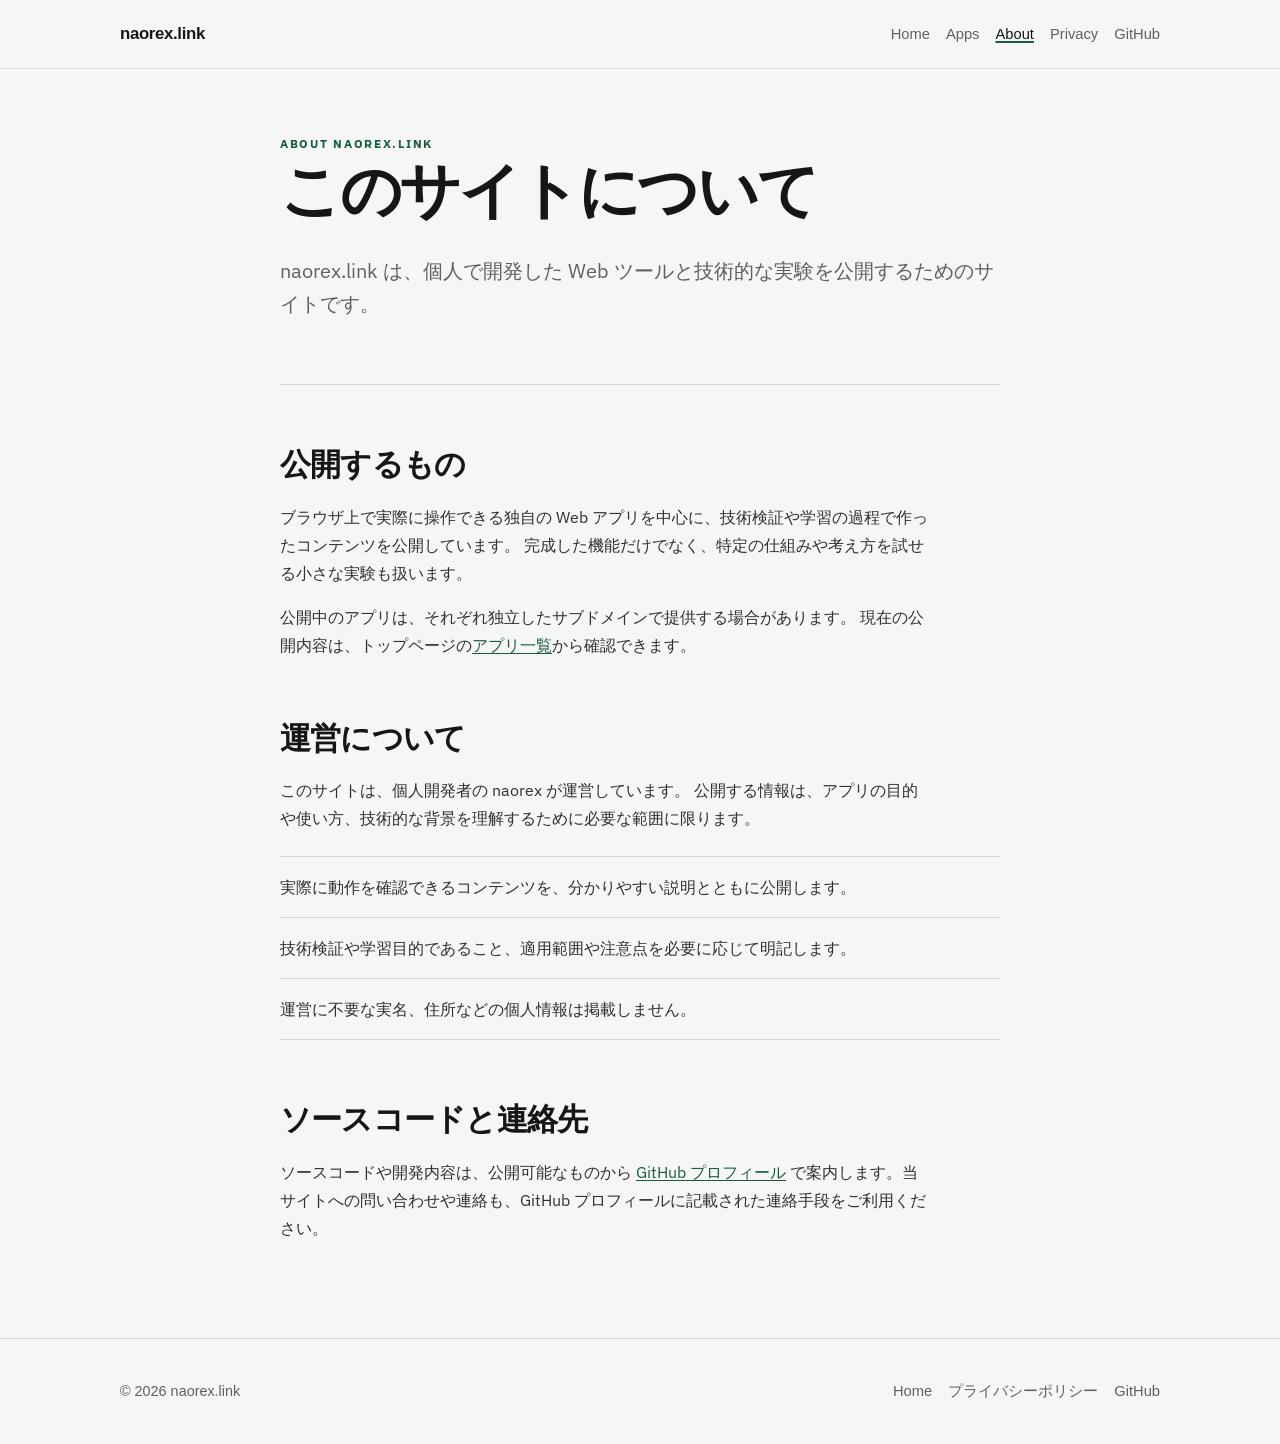
==== about.html @ 6940329a "Add about and app introduction pages" ====
<!doctype html>
<html lang="ja">
  <head>
    <meta charset="utf-8" />
    <meta name="viewport" content="width=device-width, initial-scale=1" />
    <meta
      name="description"
      content="naorex.link の目的、公開しているコンテンツ、運営方針について紹介します。"
    />
    <title>このサイトについて | naorex.link</title>

    <link rel="preconnect" href="https://fonts.googleapis.com" />
    <link rel="preconnect" href="https://fonts.gstatic.com" crossorigin />
    <link
      href="https://fonts.googleapis.com/css2?family=IBM+Plex+Sans:wght@400;700&amp;family=Newsreader:opsz,wght@6..72,700&amp;display=swap"
      rel="stylesheet"
    />
    <link rel="stylesheet" href="./styles.css" />
  </head>
  <body>
    <header class="site-header">
      <div class="container">
        <a class="brand" href="./">naorex.link</a>
        <nav class="nav" aria-label="メインナビゲーション">
          <a href="./">Home</a>
          <a href="./#apps">Apps</a>
          <a href="./about.html" aria-current="page">About</a>
          <a href="./privacy.html">Privacy</a>
          <a href="https://github.com/naorex" rel="me noopener noreferrer"
            >GitHub</a
          >
        </nav>
      </div>
    </header>

    <main class="content-main">
      <article class="container content-page long-document">
        <header class="page-intro">
          <p class="eyebrow">ABOUT NAOREX.LINK</p>
          <h1>このサイトについて</h1>
          <p class="page-lede">
            naorex.link は、個人で開発した Web
            ツールと技術的な実験を公開するためのサイトです。
          </p>
        </header>

        <section class="content-section">
          <h2>公開するもの</h2>
          <p>
            ブラウザ上で実際に操作できる独自の Web
            アプリを中心に、技術検証や学習の過程で作ったコンテンツを公開しています。
            完成した機能だけでなく、特定の仕組みや考え方を試せる小さな実験も扱います。
          </p>
          <p>
            公開中のアプリは、それぞれ独立したサブドメインで提供する場合があります。
            現在の公開内容は、トップページの<a href="./#apps">アプリ一覧</a>から確認できます。
          </p>
        </section>

        <section class="content-section">
          <h2>運営について</h2>
          <p>
            このサイトは、個人開発者の naorex が運営しています。
            公開する情報は、アプリの目的や使い方、技術的な背景を理解するために必要な範囲に限ります。
          </p>
          <ul class="operating-principles">
            <li>実際に動作を確認できるコンテンツを、分かりやすい説明とともに公開します。</li>
            <li>技術検証や学習目的であること、適用範囲や注意点を必要に応じて明記します。</li>
            <li>運営に不要な実名、住所などの個人情報は掲載しません。</li>
          </ul>
        </section>

        <section class="content-section">
          <h2>ソースコードと連絡先</h2>
          <p>
            ソースコードや開発内容は、公開可能なものから
            <a
              href="https://github.com/naorex"
              target="_blank"
              rel="noopener noreferrer me"
              >GitHub プロフィール</a
            >
            で案内します。当サイトへの問い合わせや連絡も、GitHub
            プロフィールに記載された連絡手段をご利用ください。
          </p>
        </section>
      </article>
    </main>

    <footer class="site-footer">
      <div class="container footer-inner">
        <p>&copy; <span id="year"></span> naorex.link</p>
        <div class="footer-links">
          <a href="./">Home</a>
          <a href="./privacy.html">プライバシーポリシー</a>
          <a
            href="https://github.com/naorex"
            target="_blank"
            rel="noopener noreferrer"
            >GitHub</a
          >
        </div>
      </div>
    </footer>

    <script>
      document.getElementById("year").textContent = new Date().getFullYear();
    </script>
  </body>
</html>
---- styles.css ----
/* Hallmark · macrostructure: Long Document · secondary: Narrative Workflow · genre: editorial · theme: Garden · enrichment: none · nav: existing site header · footer: Ft2 · contrast: pass (40–41) · slop: pass (42–45) · honest: pass (46) · chrome: pass (47) · tokens: pass (48) · responsive: pass (49) · icons: pass (30) · mobile: pass (34, 49, 50–57) */
/* Hallmark · pre-emit critique: P5 H5 E4 S5 R5 V5 */
@import url("./tokens.css");

* {
  box-sizing: border-box;
}

html {
  scroll-behavior: smooth;
  overflow-x: clip;
}

body {
  margin: 0;
  overflow-x: clip;
  background: var(--color-paper);
  color: var(--color-ink);
  font-family: var(--font-site);
  line-height: 1.75;
}

a {
  color: inherit;
}

a:focus-visible {
  outline: 2px solid var(--color-focus);
  outline-offset: var(--space-2xs);
}

a:active {
  text-decoration-thickness: 2px;
}

a[aria-disabled="true"] {
  cursor: not-allowed;
  opacity: 0.55;
  pointer-events: none;
}

.container {
  width: min(calc(100% - var(--space-xl)), var(--page-max));
  margin-inline: auto;
}

.site-header {
  position: sticky;
  top: 0;
  z-index: var(--z-sticky);
  border-bottom: var(--rule-hairline) solid
    color-mix(in oklch, var(--color-rule) 85%, transparent);
  background: color-mix(in oklch, var(--color-paper) 92%, transparent);
  backdrop-filter: blur(12px);
}

.site-header .container {
  display: flex;
  min-height: var(--header-height);
  align-items: center;
  justify-content: space-between;
  gap: var(--space-lg);
}

.brand {
  font-size: 1.05rem;
  font-weight: 800;
  letter-spacing: -0.02em;
  text-decoration: none;
}

.nav {
  display: flex;
  flex-wrap: wrap;
  gap: var(--space-md);
}

.nav a,
.footer-links a {
  color: var(--color-muted);
  font-size: 0.92rem;
  line-height: 1;
  text-decoration: none;
  white-space: nowrap;
}

.nav a[aria-current="page"] {
  color: var(--color-ink);
  text-decoration: underline;
  text-decoration-color: var(--color-accent);
  text-decoration-thickness: 2px;
  text-underline-offset: 2px;
}

.nav a:hover,
.footer-links a:hover,
.about-copy a:hover,
.policy a:hover,
.content-page a:hover,
.text-link:hover {
  color: var(--color-accent);
}

.hero {
  padding: var(--space-3xl) 0 var(--space-4xl);
}

.hero-inner {
  max-width: var(--page-max);
}

.eyebrow,
.app-meta {
  margin: 0 0 var(--space-sm);
  color: var(--color-accent);
  font-size: 0.76rem;
  font-weight: 800;
  letter-spacing: 0.14em;
}

.hero h1,
.policy h1 {
  margin: 0;
  max-width: 780px;
  font-size: clamp(2.6rem, 8vw, 5.5rem);
  font-weight: 800;
  letter-spacing: -0.055em;
  line-height: 1.02;
}

.hero-copy {
  max-width: 65ch;
  margin: var(--space-xl) 0 0;
  color: var(--color-muted);
  font-size: 1.08rem;
}

.section {
  padding: var(--space-3xl) 0;
  border-top: var(--rule-hairline) solid var(--color-rule);
}

.section-heading h2,
.about h2,
.policy h2 {
  margin: 0;
  letter-spacing: -0.03em;
}

.section-heading h2,
.about h2 {
  font-size: clamp(1.8rem, 4vw, 2.8rem);
}

.app-grid {
  display: grid;
  grid-template-columns: repeat(2, minmax(0, 1fr));
  gap: var(--space-md);
  margin-top: var(--space-xl);
}

.app-card {
  display: flex;
  min-height: 18rem;
  flex-direction: column;
  justify-content: space-between;
  gap: var(--space-xl);
  padding: var(--space-xl);
  border: var(--rule-hairline) solid var(--color-rule);
  border-radius: var(--radius-md);
  background: var(--color-paper-raised);
}

.app-card h3 {
  margin: 0 0 var(--space-sm);
  font-size: 1.5rem;
  letter-spacing: -0.03em;
}

.app-card p {
  margin: 0;
  color: var(--color-muted);
}

.card-actions,
.cta-row {
  display: flex;
  flex-wrap: wrap;
  align-items: center;
  gap: var(--space-lg);
}

.button {
  display: inline-flex;
  width: fit-content;
  align-items: center;
  gap: var(--space-xs);
  padding: var(--space-sm) var(--space-md);
  border-radius: 999px;
  min-height: 44px;
  background: var(--color-accent);
  color: var(--color-accent-ink);
  font-weight: 700;
  line-height: 1;
  text-decoration: none;
  white-space: nowrap;
  transition:
    transform var(--dur-micro) var(--ease-out),
    background-color var(--dur-short) var(--ease-out);
}

.button:hover {
  background: var(--color-accent-hover);
  transform: translateY(-1px);
}

.button:active {
  transform: translateY(0);
}

.text-link {
  display: inline-flex;
  min-height: 44px;
  align-items: center;
  color: var(--color-accent);
  font-weight: 700;
  line-height: 1;
  text-decoration-line: underline;
  text-decoration-thickness: var(--rule-hairline);
  text-underline-offset: 2px;
  white-space: nowrap;
}

.about-grid {
  display: grid;
  grid-template-columns: minmax(0, 0.8fr) minmax(0, 1.2fr);
  gap: var(--space-2xl);
}

.about-copy {
  max-width: 65ch;
  color: var(--color-muted);
}

.about-copy p:first-child {
  margin-top: 0;
}

.site-footer {
  padding: var(--space-xl) 0;
  border-top: var(--rule-hairline) solid var(--color-rule);
}

.footer-inner {
  display: flex;
  align-items: center;
  justify-content: space-between;
  gap: var(--space-lg);
  color: var(--color-muted);
  font-size: 0.9rem;
}

.footer-inner p {
  margin: 0;
}

.footer-links {
  display: flex;
  align-items: center;
  gap: var(--space-md);
}

.policy-main {
  padding: var(--space-2xl) 0 var(--space-3xl);
}

.policy {
  max-width: 65ch;
}

.policy h1 {
  max-width: none;
  font-size: clamp(2.4rem, 6vw, 4rem);
}

.policy-updated {
  margin: var(--space-md) 0 var(--space-xl);
  color: var(--color-muted);
  font-size: 0.9rem;
}

.policy h2 {
  margin-top: var(--space-2xl);
  padding-top: var(--space-2xs);
  font-size: 1.45rem;
}

.policy p {
  color: var(--color-body);
}

.policy a {
  color: var(--color-accent);
  text-underline-offset: 2px;
}

.policy-note {
  margin-top: var(--space-2xl);
  padding: var(--space-md);
  border: var(--rule-hairline) solid var(--color-rule);
  border-radius: var(--radius-sm);
  background: var(--color-paper-raised);
  color: var(--color-muted) !important;
  font-size: 0.9rem;
}

.content-main {
  padding: var(--space-2xl) 0 var(--space-3xl);
}

.content-page {
  max-width: var(--reading-max);
  color: var(--color-body);
  font-family: var(--font-body);
}

.content-page h1,
.content-page h2,
.content-page h3 {
  min-width: 0;
  margin-block: 0;
  color: var(--color-ink);
  font-family: var(--font-display);
  font-style: normal;
  overflow-wrap: anywhere;
}

.content-page h1 {
  font-size: var(--text-display-small);
  font-weight: 700;
  letter-spacing: -0.04em;
  line-height: 1.05;
}

.page-intro {
  padding-block-end: var(--space-2xl);
  border-bottom: var(--rule-hairline) solid var(--color-rule);
}

.page-lede {
  max-width: 62ch;
  margin: var(--space-lg) 0 0;
  color: var(--color-muted);
  font-size: var(--text-md);
  line-height: 1.65;
}

.content-section {
  margin-block-start: var(--space-2xl);
}

.content-section h2 {
  margin-block-end: var(--space-md);
  font-size: var(--text-xl);
  font-weight: 700;
  letter-spacing: -0.025em;
  line-height: 1.2;
}

.content-section p {
  max-width: 65ch;
  margin: 0;
}

.content-section p + p {
  margin-block-start: var(--space-md);
}

.content-section a {
  color: var(--color-accent);
  text-underline-offset: 2px;
}

.operating-principles {
  display: grid;
  gap: 0;
  margin: var(--space-lg) 0 0;
  padding: 0;
  border-top: var(--rule-hairline) solid var(--color-rule);
  list-style: none;
}

.operating-principles li {
  padding-block: var(--space-md);
  border-bottom: var(--rule-hairline) solid var(--color-rule);
}

.detail-page {
  max-width: var(--page-max);
}

.detail-hero {
  display: grid;
  gap: var(--space-xl);
  padding-block-end: var(--space-2xl);
  border-bottom: var(--rule-hairline) solid var(--color-rule);
}

.detail-hero h1 {
  max-width: 14ch;
}

.detail-kicker {
  display: block;
  margin-block-start: var(--space-sm);
  color: var(--color-muted);
  font-family: var(--font-body);
  font-size: var(--text-md);
  font-weight: 400;
  letter-spacing: 0;
}

.detail-summary {
  max-width: 54ch;
  margin: var(--space-lg) 0 var(--space-xl);
  font-size: var(--text-md);
  line-height: 1.65;
}

.detail-facts {
  align-self: end;
  margin: 0;
  border-top: var(--rule-hairline) solid var(--color-rule);
}

.detail-facts div {
  display: grid;
  grid-template-columns: minmax(6.5rem, 0.75fr) minmax(0, 1.25fr);
  gap: var(--space-md);
  padding-block: var(--space-md);
  border-bottom: var(--rule-hairline) solid var(--color-rule);
}

.detail-facts dt {
  color: var(--color-muted);
  font-size: var(--text-sm);
}

.detail-facts dd {
  margin: 0;
  color: var(--color-ink);
}

.workflow {
  margin-block-start: var(--space-3xl);
}

.workflow > h2 {
  font-size: var(--text-2xl);
  font-weight: 700;
  letter-spacing: -0.03em;
  line-height: 1.15;
}

.workflow-list {
  display: grid;
  margin: var(--space-xl) 0 0;
  padding: 0;
  border-top: var(--rule-hairline) solid var(--color-ink);
  list-style: none;
}

.workflow-step {
  display: grid;
  grid-template-columns: 3.5rem minmax(0, 1fr);
  gap: var(--space-lg);
  padding-block: var(--space-xl);
  border-bottom: var(--rule-hairline) solid var(--color-rule);
}

.workflow-number {
  color: var(--color-accent);
  font-variant-numeric: tabular-nums;
  font-weight: 700;
}

.workflow-step h3 {
  font-size: var(--text-lg);
  font-weight: 700;
  line-height: 1.25;
}

.workflow-step p {
  max-width: 64ch;
  margin: var(--space-sm) 0 0;
}

.detail-note {
  max-width: 65ch;
  margin-block-start: var(--space-2xl);
  padding-block-start: var(--space-lg);
  border-top: var(--rule-hairline) solid var(--color-rule);
  color: var(--color-muted);
}

@media (min-width: 48rem) {
  .detail-hero {
    grid-template-columns: minmax(0, 7fr) minmax(16rem, 5fr);
    align-items: end;
    gap: var(--space-2xl);
  }
}

@media (max-width: 720px) {
  .container {
    width: min(calc(100% - calc(var(--space-md) * 2)), var(--page-max));
  }

  .site-header .container {
    min-height: auto;
    align-items: flex-start;
    flex-direction: column;
    gap: var(--space-2xs);
    padding-block: var(--space-xs);
  }

  .nav {
    width: 100%;
    gap: var(--space-sm);
  }

  .nav a {
    display: inline-flex;
    min-height: 44px;
    align-items: center;
    font-size: 0.84rem;
  }

  .hero {
    padding: var(--space-2xl) 0 var(--space-3xl);
  }

  .hero h1 {
    font-size: clamp(2.45rem, 13vw, 4rem);
  }

  .section {
    padding: var(--space-2xl) 0;
  }

  .app-grid,
  .about-grid {
    grid-template-columns: 1fr;
  }

  .about-grid {
    gap: var(--space-lg);
  }

  .app-card {
    min-height: 16rem;
    padding: var(--space-lg);
  }

  .footer-inner {
    align-items: flex-start;
    flex-direction: column;
  }

  .policy-main {
    padding-top: 64px;
  }

  .content-main {
    padding-top: var(--space-xl);
  }

  .workflow-step {
    grid-template-columns: 2.75rem minmax(0, 1fr);
    gap: var(--space-sm);
  }
}

@media (prefers-reduced-motion: reduce) {
  html {
    scroll-behavior: auto;
  }

  *,
  *::before,
  *::after {
    animation-duration: 150ms !important;
    animation-iteration-count: 1 !important;
    transition-duration: 150ms !important;
  }
}
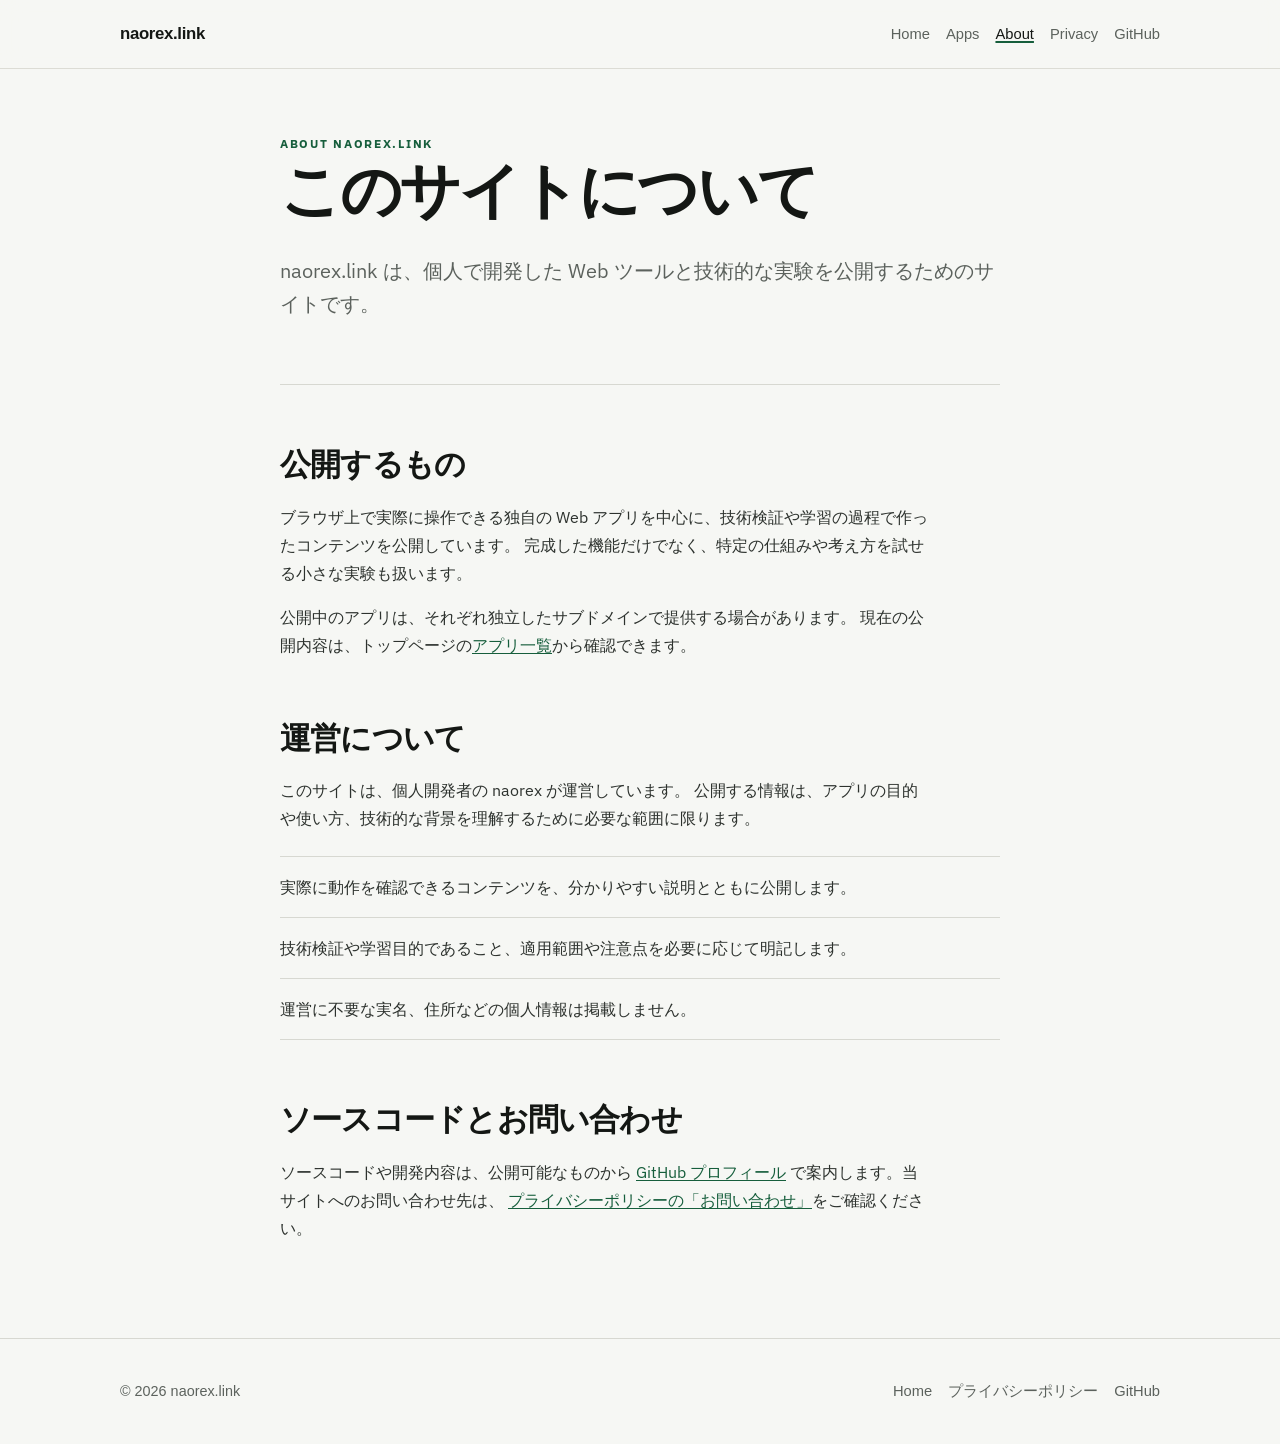
==== commit e808827c: "Align privacy policy and improve portal structure" ====
--- a/about.html
+++ b/about.html
@@ -71,7 +71,7 @@
         </section>
 
         <section class="content-section">
-          <h2>ソースコードと連絡先</h2>
+          <h2>ソースコードとお問い合わせ</h2>
           <p>
             ソースコードや開発内容は、公開可能なものから
             <a
@@ -80,8 +80,10 @@
               rel="noopener noreferrer me"
               >GitHub プロフィール</a
             >
-            で案内します。当サイトへの問い合わせや連絡も、GitHub
-            プロフィールに記載された連絡手段をご利用ください。
+            で案内します。当サイトへのお問い合わせ先は、
+            <a href="./privacy.html#contact"
+              >プライバシーポリシーの「お問い合わせ」</a
+            >をご確認ください。
           </p>
         </section>
       </article>
--- a/styles.css
+++ b/styles.css
@@ -1,5 +1,5 @@
-/* Hallmark · macrostructure: Long Document · secondary: Narrative Workflow · genre: editorial · theme: Garden · enrichment: none · nav: existing site header · footer: Ft2 · contrast: pass (40–41) · slop: pass (42–45) · honest: pass (46) · chrome: pass (47) · tokens: pass (48) · responsive: pass (49) · icons: pass (30) · mobile: pass (34, 49, 50–57) */
-/* Hallmark · pre-emit critique: P5 H5 E4 S5 R5 V5 */
+/* Hallmark · macrostructure: Split Studio · secondary: long-form content · genre: editorial · tone: educational · theme: Garden · enrichment: none · nav: existing site header · footer: Ft2 · contrast: pass (40–41) · slop: pass (42–45) · honest: pass (46) · chrome: pass (47) · tokens: pass (48) · responsive: pass (49) · icons: pass (30) · mobile: pass (34, 49, 50–57) */
+/* Hallmark · pre-emit critique: P5 H5 E5 S5 R5 V4 */
 @import url("./tokens.css");
 
 * {
@@ -106,7 +106,15 @@
 }
 
 .hero-inner {
+  display: grid;
+  gap: var(--space-xl);
   max-width: var(--page-max);
+}
+
+.hero-heading,
+.app-intro,
+.app-proof {
+  min-width: 0;
 }
 
 .eyebrow,
@@ -128,9 +136,24 @@
   line-height: 1.02;
 }
 
+.portal-home .hero h1,
+.portal-home .app-card h2,
+.portal-home .app-proof h3,
+.portal-home .about h2 {
+  min-width: 0;
+  font-family: var(--font-display);
+  font-style: normal;
+  overflow-wrap: anywhere;
+}
+
+.portal-home .hero h1 {
+  max-width: 12ch;
+}
+
 .hero-copy {
   max-width: 65ch;
-  margin: var(--space-xl) 0 0;
+  margin: 0;
+  align-self: end;
   color: var(--color-muted);
   font-size: 1.08rem;
 }
@@ -154,14 +177,18 @@
 
 .app-grid {
   display: grid;
-  grid-template-columns: repeat(2, minmax(0, 1fr));
+  grid-template-columns: minmax(0, 1fr);
   gap: var(--space-md);
   margin-top: var(--space-xl);
 }
 
+.featured-app-section .app-grid {
+  margin-top: 0;
+}
+
 .app-card {
   display: flex;
-  min-height: 18rem;
+  min-height: 0;
   flex-direction: column;
   justify-content: space-between;
   gap: var(--space-xl);
@@ -177,7 +204,61 @@
   letter-spacing: -0.03em;
 }
 
+.app-card h2 {
+  margin: 0;
+  font-size: clamp(2rem, 5vw, 3.5rem);
+  font-weight: 700;
+  letter-spacing: -0.04em;
+  line-height: 1.05;
+}
+
 .app-card p {
+  margin: 0;
+  color: var(--color-muted);
+}
+
+.app-card .app-lede {
+  max-width: 46ch;
+  margin-top: var(--space-lg);
+  font-size: var(--text-md);
+  line-height: 1.65;
+}
+
+.app-intro .card-actions {
+  margin-top: var(--space-xl);
+}
+
+.app-proof {
+  padding-top: var(--space-xl);
+  border-top: var(--rule-hairline) solid var(--color-rule);
+}
+
+.app-proof h3 {
+  margin: 0;
+  font-size: var(--text-lg);
+  font-weight: 700;
+  letter-spacing: -0.025em;
+  line-height: 1.2;
+}
+
+.app-facts {
+  margin: var(--space-lg) 0 0;
+  border-top: var(--rule-hairline) solid var(--color-rule);
+}
+
+.app-facts div {
+  display: grid;
+  gap: var(--space-2xs);
+  padding-block: var(--space-md);
+  border-bottom: var(--rule-hairline) solid var(--color-rule);
+}
+
+.app-facts dt {
+  color: var(--color-ink);
+  font-weight: 700;
+}
+
+.app-facts dd {
   margin: 0;
   color: var(--color-muted);
 }
@@ -295,6 +376,10 @@
   font-size: 1.45rem;
 }
 
+.policy h2[id] {
+  scroll-margin-top: calc(var(--header-height) + var(--space-lg));
+}
+
 .policy p {
   color: var(--color-body);
 }
@@ -451,63 +536,227 @@
   color: var(--color-ink);
 }
 
-.workflow {
-  margin-block-start: var(--space-3xl);
-}
-
-.workflow > h2 {
+.guide-index {
+  display: grid;
+  gap: var(--space-lg);
+  padding-block: var(--space-xl);
+  border-bottom: var(--rule-hairline) solid var(--color-rule);
+}
+
+.guide-index h2 {
+  font-size: var(--text-lg);
+  font-weight: 700;
+  letter-spacing: -0.025em;
+  line-height: 1.2;
+}
+
+.guide-index ol {
+  display: grid;
+  grid-template-columns: repeat(2, minmax(0, 1fr));
+  gap: var(--space-xs) var(--space-md);
+  margin: 0;
+  padding: 0;
+  list-style: none;
+}
+
+.guide-index a {
+  display: inline-flex;
+  min-height: 44px;
+  align-items: center;
+  color: var(--color-accent);
+  font-weight: 700;
+  text-decoration-thickness: var(--rule-hairline);
+  text-underline-offset: var(--space-2xs);
+  white-space: nowrap;
+}
+
+.guide-section {
+  padding-block: var(--space-3xl);
+  border-bottom: var(--rule-hairline) solid var(--color-rule);
+  scroll-margin-top: calc(var(--header-height) + var(--space-lg));
+}
+
+.guide-section > h2 {
+  max-width: 22ch;
   font-size: var(--text-2xl);
   font-weight: 700;
   letter-spacing: -0.03em;
   line-height: 1.15;
 }
 
-.workflow-list {
-  display: grid;
+.guide-prose,
+.section-lede {
+  max-width: 65ch;
+}
+
+.guide-prose {
+  display: grid;
+  gap: var(--space-md);
+  margin-block-start: var(--space-lg);
+}
+
+.guide-prose p,
+.section-lede,
+.result-item p,
+.redistribution-list p,
+.guide-note,
+.final-cta p {
+  margin: 0;
+}
+
+.section-lede {
+  margin-block-start: var(--space-lg);
+  color: var(--color-muted);
+}
+
+.parameter-list,
+.result-list,
+.redistribution-list {
   margin: var(--space-xl) 0 0;
+  border-top: var(--rule-hairline) solid var(--color-ink);
+}
+
+.parameter-list > div,
+.result-item,
+.redistribution-list > section {
+  display: grid;
+  gap: var(--space-sm);
+  padding-block: var(--space-lg);
+  border-bottom: var(--rule-hairline) solid var(--color-rule);
+}
+
+.parameter-list dt,
+.result-item h3,
+.redistribution-list h3 {
+  color: var(--color-ink);
+  font-family: var(--font-display);
+  font-size: var(--text-md);
+  font-weight: 700;
+  line-height: 1.25;
+}
+
+.parameter-list dd {
+  max-width: 65ch;
+  margin: 0;
+}
+
+.parameter-range {
+  display: block;
+  margin-block-end: var(--space-2xs);
+  color: var(--color-accent);
+  font-size: var(--text-sm);
+  font-variant-numeric: tabular-nums;
+  font-weight: 700;
+}
+
+.guide-note {
+  max-width: 65ch;
+  margin-block-start: var(--space-xl);
+  padding: var(--space-md);
+  border: var(--rule-hairline) solid var(--color-rule);
+  border-radius: var(--radius-sm);
+  background: var(--color-paper-raised);
+  color: var(--color-muted);
+}
+
+.limitations-list,
+.experiment-list {
+  display: grid;
+  gap: 0;
+  max-width: 65ch;
+  margin: var(--space-xl) 0 0;
+}
+
+.limitations-list {
   padding: 0;
   border-top: var(--rule-hairline) solid var(--color-ink);
   list-style: none;
 }
 
-.workflow-step {
-  display: grid;
-  grid-template-columns: 3.5rem minmax(0, 1fr);
-  gap: var(--space-lg);
-  padding-block: var(--space-xl);
+.limitations-list li {
+  padding-block: var(--space-md);
   border-bottom: var(--rule-hairline) solid var(--color-rule);
 }
 
-.workflow-number {
-  color: var(--color-accent);
-  font-variant-numeric: tabular-nums;
-  font-weight: 700;
-}
-
-.workflow-step h3 {
-  font-size: var(--text-lg);
-  font-weight: 700;
-  line-height: 1.25;
-}
-
-.workflow-step p {
-  max-width: 64ch;
-  margin: var(--space-sm) 0 0;
-}
-
-.detail-note {
-  max-width: 65ch;
+.limitations-list strong,
+.experiment-list strong {
+  color: var(--color-ink);
+}
+
+.experiment-list {
+  padding-inline-start: var(--space-lg);
+}
+
+.experiment-list li {
+  padding: var(--space-md) 0 var(--space-md) var(--space-xs);
+}
+
+.final-cta {
+  display: grid;
+  gap: var(--space-xl);
   margin-block-start: var(--space-2xl);
-  padding-block-start: var(--space-lg);
-  border-top: var(--rule-hairline) solid var(--color-rule);
+  padding: var(--space-xl);
+  border-block: var(--rule-hairline) solid var(--color-ink);
+  background: var(--color-paper-raised);
+}
+
+.final-cta h3 {
+  font-size: var(--text-xl);
+  font-weight: 700;
+  letter-spacing: -0.025em;
+  line-height: 1.2;
+}
+
+.final-cta p {
+  max-width: 48ch;
+  margin-block-start: var(--space-sm);
   color: var(--color-muted);
 }
 
 @media (min-width: 48rem) {
+  .portal-home .hero-inner {
+    grid-template-columns: minmax(0, 7fr) minmax(18rem, 5fr);
+    align-items: end;
+    gap: var(--space-2xl);
+  }
+
+  .portal-home .app-card {
+    display: grid;
+    grid-template-columns: minmax(0, 7fr) minmax(18rem, 5fr);
+    align-items: start;
+    gap: var(--space-2xl);
+  }
+
+  .portal-home .app-proof {
+    padding: 0 0 0 var(--space-xl);
+    border-top: 0;
+  }
+
   .detail-hero {
     grid-template-columns: minmax(0, 7fr) minmax(16rem, 5fr);
     align-items: end;
     gap: var(--space-2xl);
+  }
+
+  .guide-index {
+    grid-template-columns: minmax(0, 0.75fr) minmax(0, 2.25fr);
+    align-items: start;
+  }
+
+  .guide-index ol {
+    grid-template-columns: repeat(4, minmax(0, 1fr));
+  }
+
+  .parameter-list > div,
+  .result-item,
+  .redistribution-list > section {
+    grid-template-columns: minmax(10rem, 0.8fr) minmax(0, 2.2fr);
+    gap: var(--space-xl);
+  }
+
+  .final-cta {
+    grid-template-columns: minmax(0, 1fr) auto;
+    align-items: center;
   }
 }
 
@@ -558,7 +807,7 @@
   }
 
   .app-card {
-    min-height: 16rem;
+    min-height: 0;
     padding: var(--space-lg);
   }
 
@@ -567,17 +816,37 @@
     flex-direction: column;
   }
 
+  .footer-links {
+    flex-wrap: wrap;
+    gap: 0 var(--space-md);
+  }
+
+  .footer-links a {
+    display: inline-flex;
+    min-height: 44px;
+    align-items: center;
+  }
+
   .policy-main {
-    padding-top: 64px;
+    padding-top: var(--space-2xl);
   }
 
   .content-main {
     padding-top: var(--space-xl);
   }
 
-  .workflow-step {
-    grid-template-columns: 2.75rem minmax(0, 1fr);
-    gap: var(--space-sm);
+  .guide-section {
+    padding-block: var(--space-2xl);
+    scroll-margin-top: calc(var(--header-height) + var(--space-2xl));
+  }
+
+  .final-cta {
+    padding: var(--space-md);
+  }
+
+  .final-cta .button {
+    padding-inline: var(--space-sm);
+    font-size: var(--text-sm);
   }
 }
 
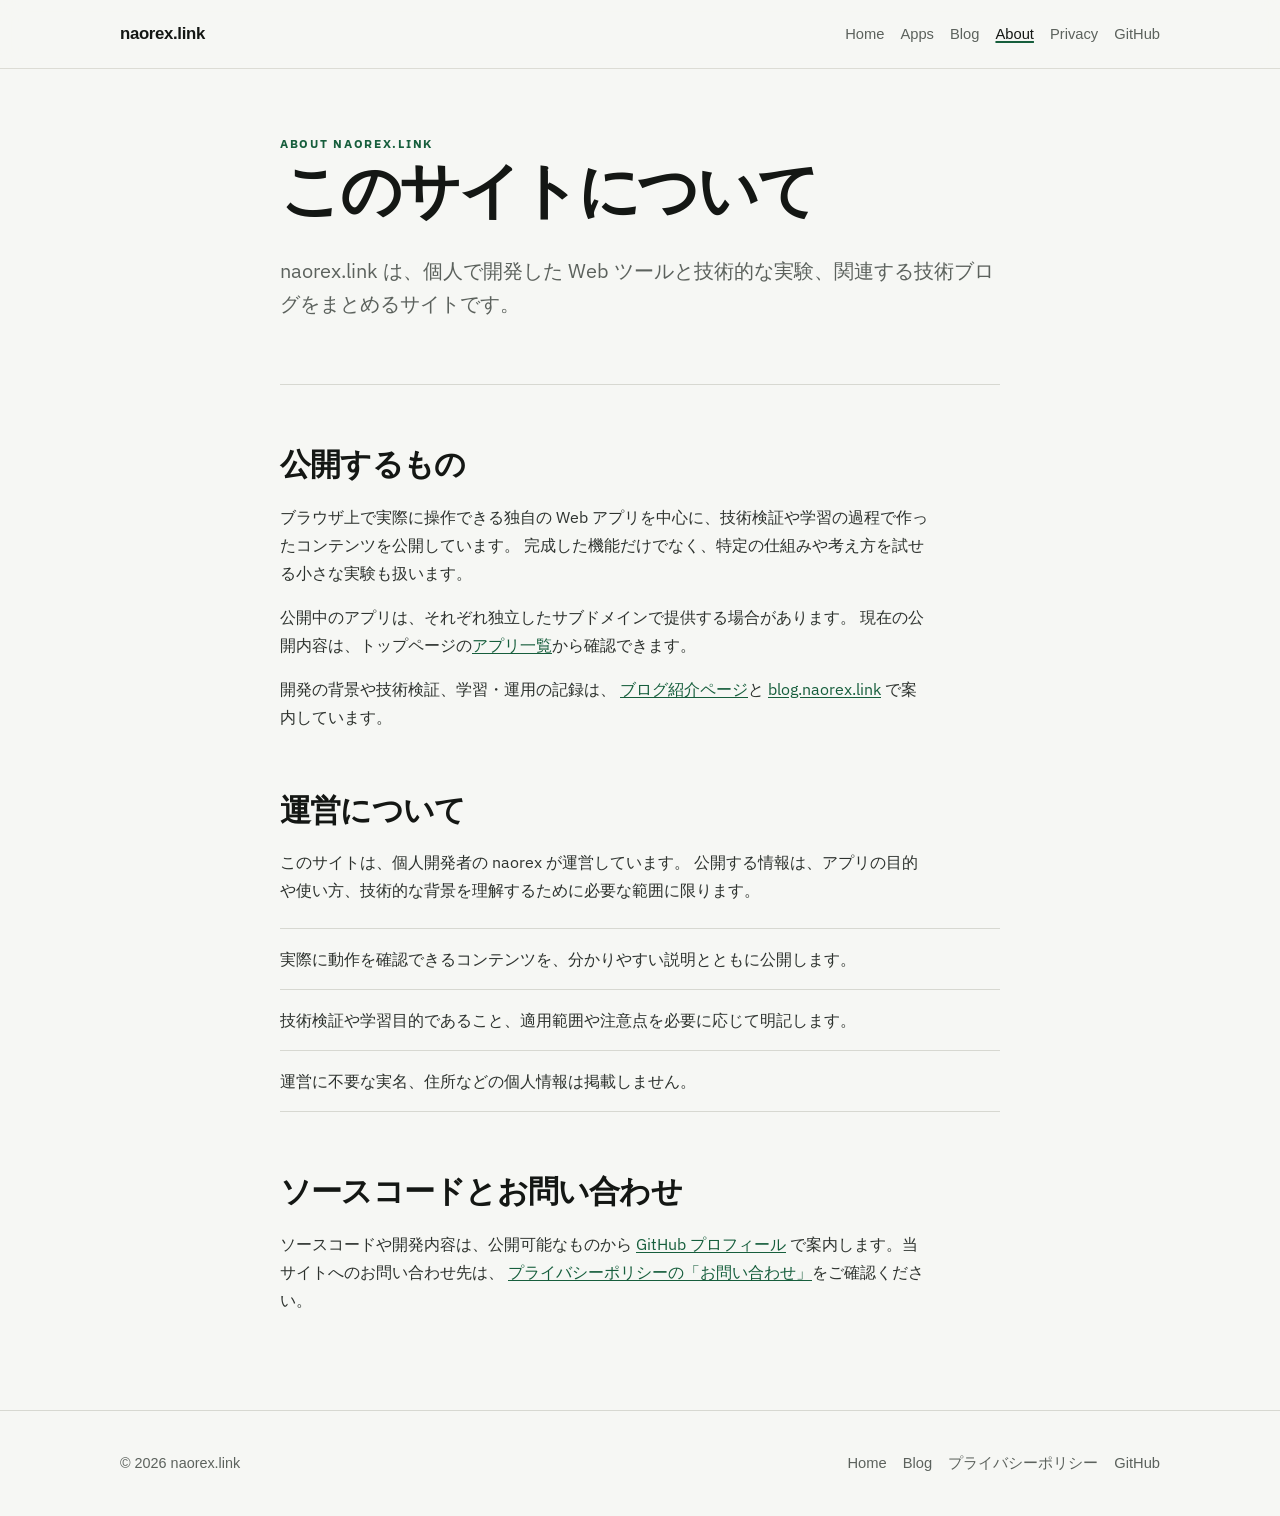
==== commit 68c1f9bb: "Add blog portal integration" ====
--- a/about.html
+++ b/about.html
@@ -24,11 +24,10 @@
         <nav class="nav" aria-label="メインナビゲーション">
           <a href="./">Home</a>
           <a href="./#apps">Apps</a>
+          <a href="./blog.html">Blog</a>
           <a href="./about.html" aria-current="page">About</a>
           <a href="./privacy.html">Privacy</a>
-          <a href="https://github.com/naorex" rel="me noopener noreferrer"
-            >GitHub</a
-          >
+          <a href="https://github.com/naorex" rel="me noopener noreferrer">GitHub</a>
         </nav>
       </div>
     </header>
@@ -40,7 +39,7 @@
           <h1>このサイトについて</h1>
           <p class="page-lede">
             naorex.link は、個人で開発した Web
-            ツールと技術的な実験を公開するためのサイトです。
+            ツールと技術的な実験、関連する技術ブログをまとめるサイトです。
           </p>
         </header>
 
@@ -54,6 +53,12 @@
           <p>
             公開中のアプリは、それぞれ独立したサブドメインで提供する場合があります。
             現在の公開内容は、トップページの<a href="./#apps">アプリ一覧</a>から確認できます。
+          </p>
+          <p>
+            開発の背景や技術検証、学習・運用の記録は、
+            <a href="./blog.html">ブログ紹介ページ</a>と
+            <a href="https://blog.naorex.link/" target="_blank" rel="noopener noreferrer">blog.naorex.link</a>
+            で案内しています。
           </p>
         </section>
 
@@ -81,9 +86,7 @@
               >GitHub プロフィール</a
             >
             で案内します。当サイトへのお問い合わせ先は、
-            <a href="./privacy.html#contact"
-              >プライバシーポリシーの「お問い合わせ」</a
-            >をご確認ください。
+            <a href="./privacy.html#contact">プライバシーポリシーの「お問い合わせ」</a>をご確認ください。
           </p>
         </section>
       </article>
@@ -94,6 +97,7 @@
         <p>&copy; <span id="year"></span> naorex.link</p>
         <div class="footer-links">
           <a href="./">Home</a>
+          <a href="./blog.html">Blog</a>
           <a href="./privacy.html">プライバシーポリシー</a>
           <a
             href="https://github.com/naorex"
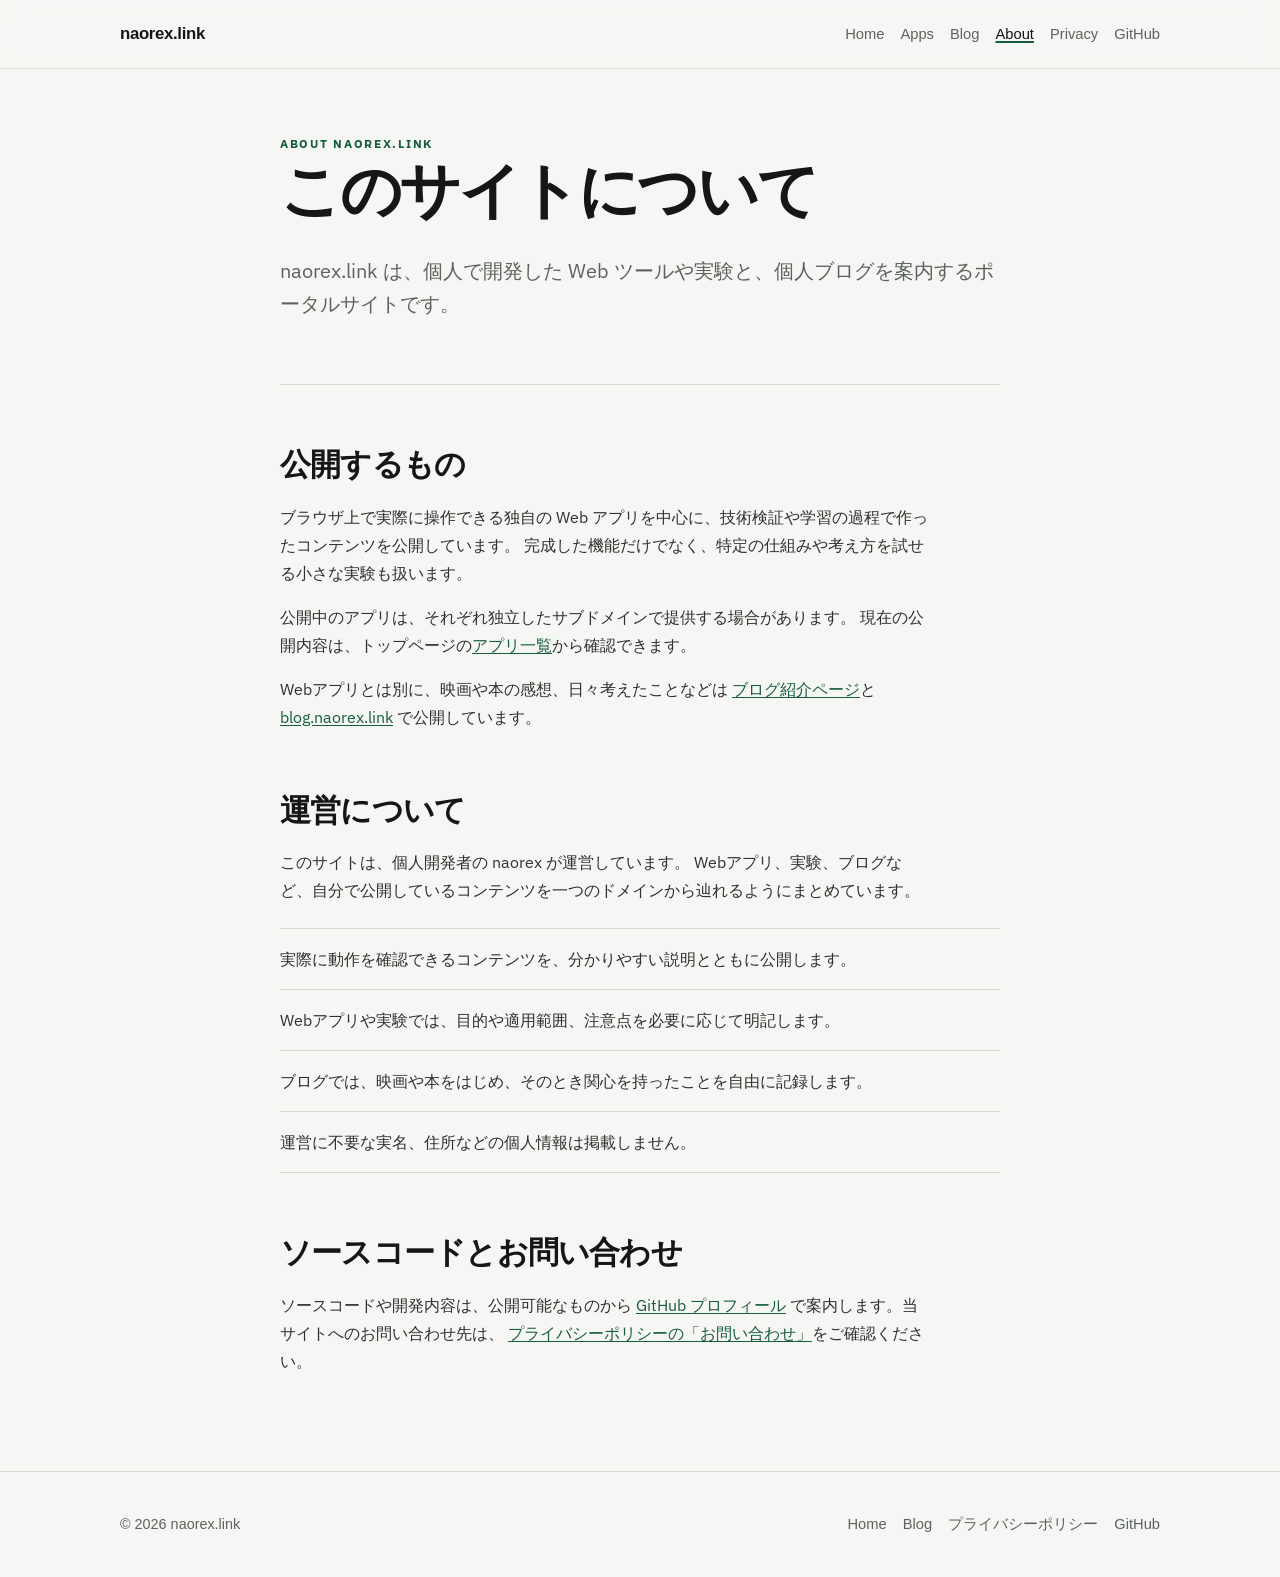
==== commit 31f48abc: "Revise blog description for general content" ====
--- a/about.html
+++ b/about.html
@@ -38,8 +38,7 @@
           <p class="eyebrow">ABOUT NAOREX.LINK</p>
           <h1>このサイトについて</h1>
           <p class="page-lede">
-            naorex.link は、個人で開発した Web
-            ツールと技術的な実験、関連する技術ブログをまとめるサイトです。
+            naorex.link は、個人で開発した Web ツールや実験と、個人ブログを案内するポータルサイトです。
           </p>
         </header>
 
@@ -55,10 +54,10 @@
             現在の公開内容は、トップページの<a href="./#apps">アプリ一覧</a>から確認できます。
           </p>
           <p>
-            開発の背景や技術検証、学習・運用の記録は、
+            Webアプリとは別に、映画や本の感想、日々考えたことなどは
             <a href="./blog.html">ブログ紹介ページ</a>と
             <a href="https://blog.naorex.link/" target="_blank" rel="noopener noreferrer">blog.naorex.link</a>
-            で案内しています。
+            で公開しています。
           </p>
         </section>
 
@@ -66,11 +65,12 @@
           <h2>運営について</h2>
           <p>
             このサイトは、個人開発者の naorex が運営しています。
-            公開する情報は、アプリの目的や使い方、技術的な背景を理解するために必要な範囲に限ります。
+            Webアプリ、実験、ブログなど、自分で公開しているコンテンツを一つのドメインから辿れるようにまとめています。
           </p>
           <ul class="operating-principles">
             <li>実際に動作を確認できるコンテンツを、分かりやすい説明とともに公開します。</li>
-            <li>技術検証や学習目的であること、適用範囲や注意点を必要に応じて明記します。</li>
+            <li>Webアプリや実験では、目的や適用範囲、注意点を必要に応じて明記します。</li>
+            <li>ブログでは、映画や本をはじめ、そのとき関心を持ったことを自由に記録します。</li>
             <li>運営に不要な実名、住所などの個人情報は掲載しません。</li>
           </ul>
         </section>
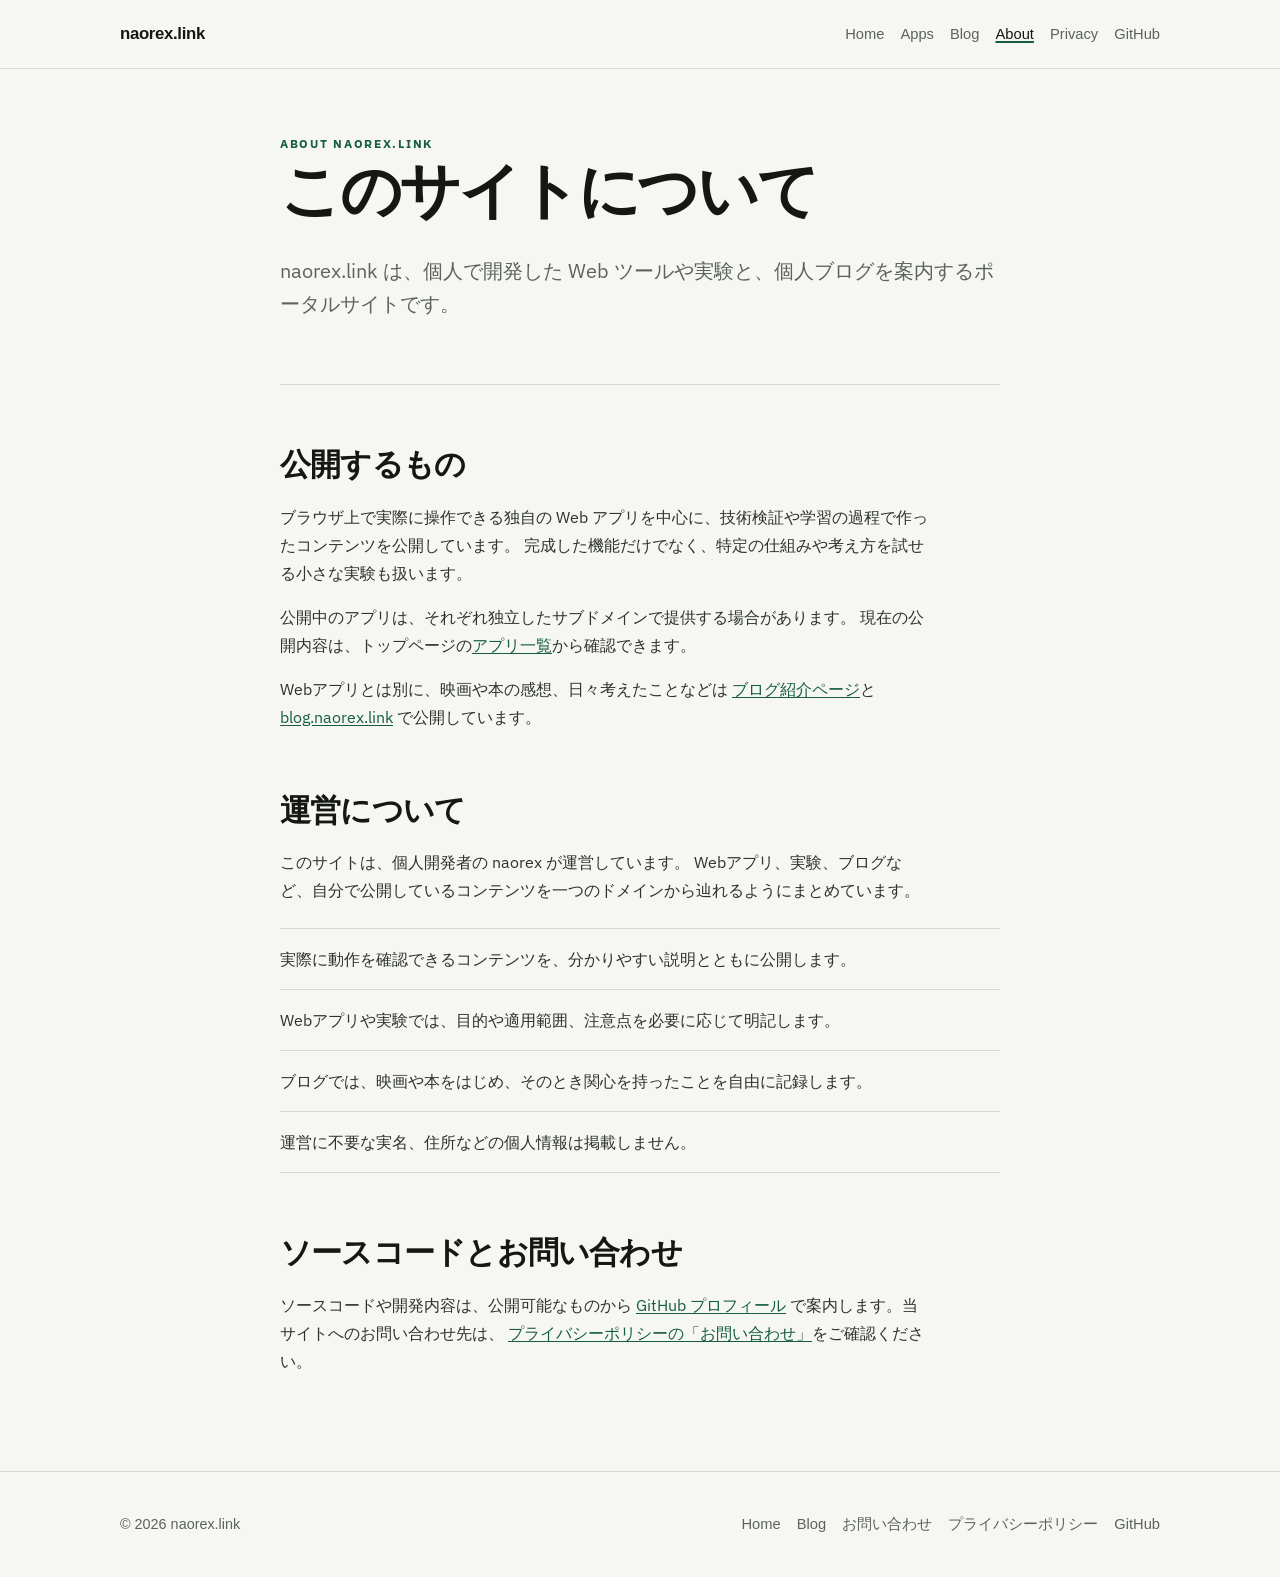
==== commit dac3b464: "Add inquiry form links" ====
--- a/about.html
+++ b/about.html
@@ -98,6 +98,7 @@
         <div class="footer-links">
           <a href="./">Home</a>
           <a href="./blog.html">Blog</a>
+          <a href="./privacy.html#contact">お問い合わせ</a>
           <a href="./privacy.html">プライバシーポリシー</a>
           <a
             href="https://github.com/naorex"
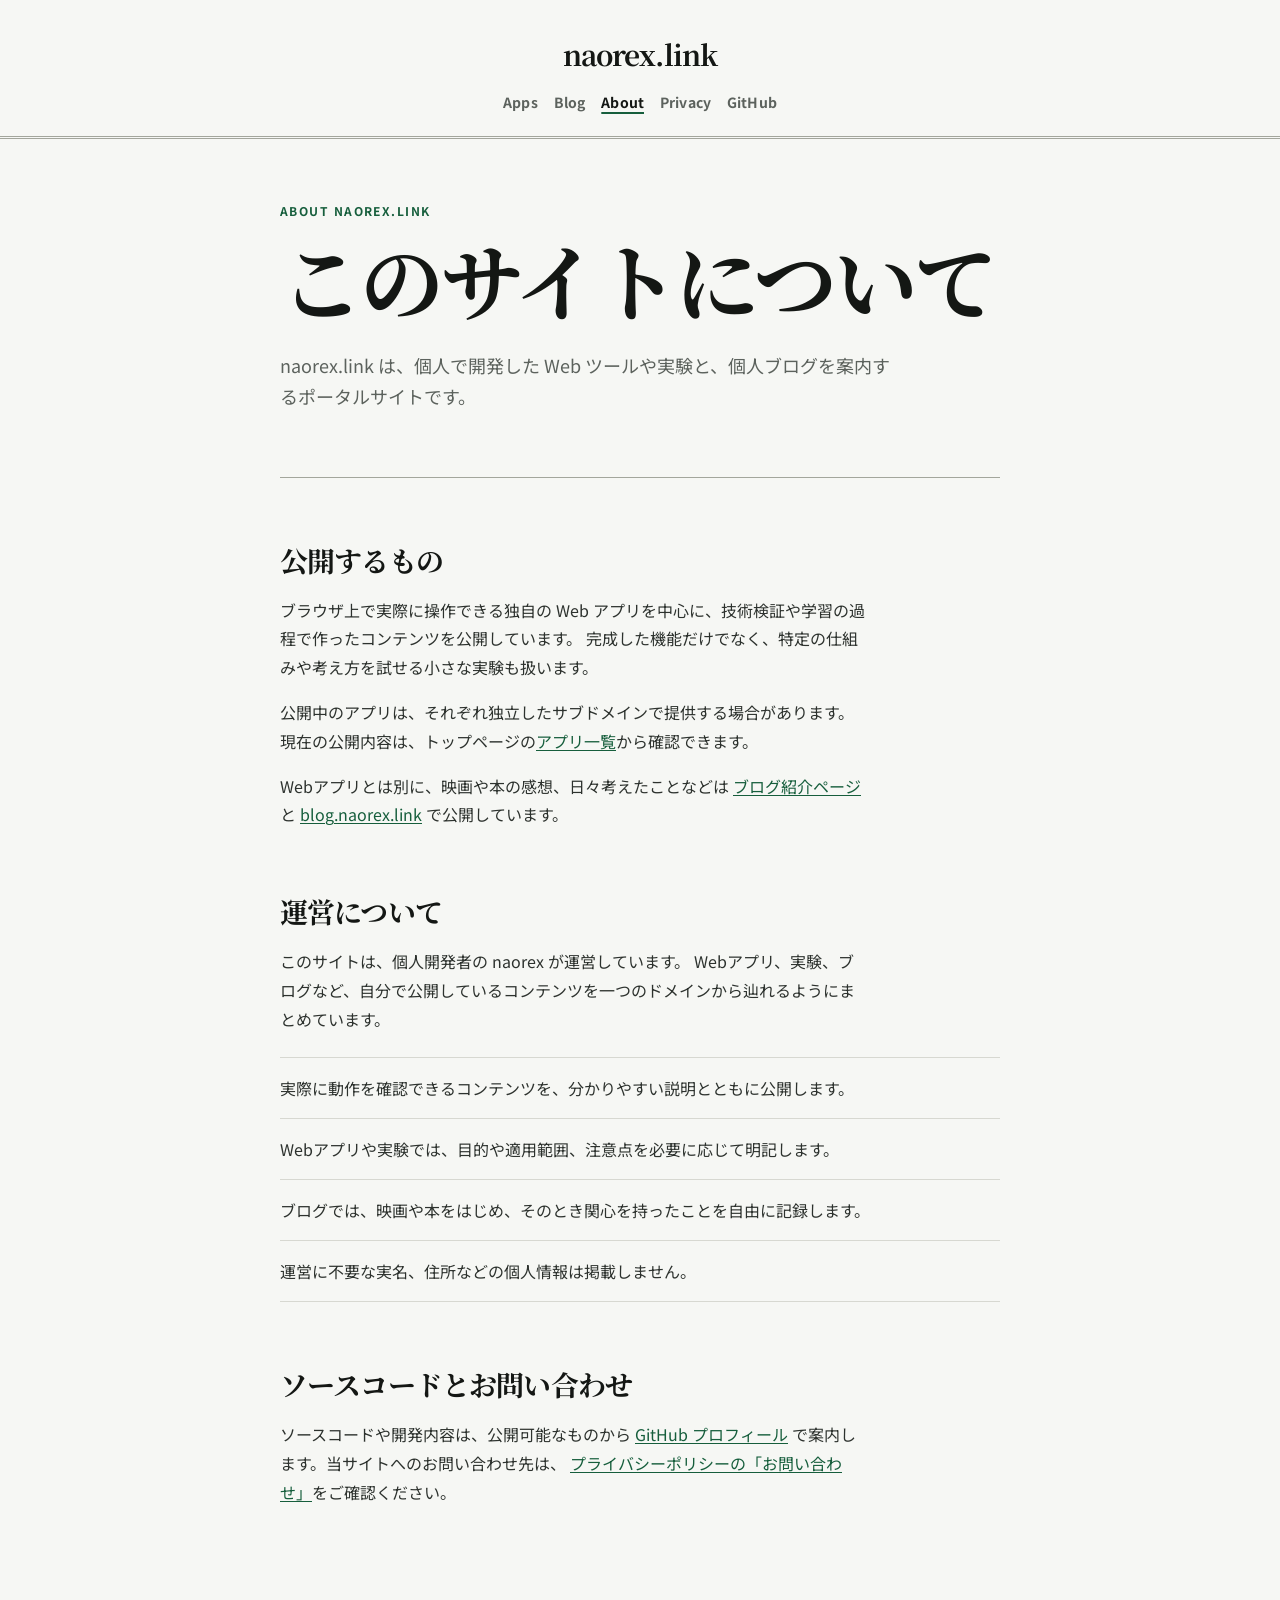
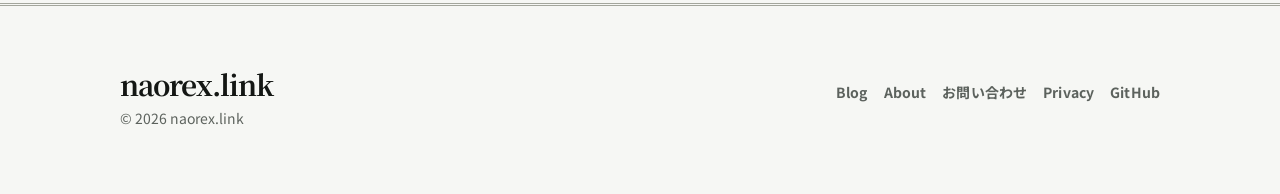
==== commit 4c8e9084: "Unify site visual design" ====
--- a/about.html
+++ b/about.html
@@ -12,17 +12,16 @@
     <link rel="preconnect" href="https://fonts.googleapis.com" />
     <link rel="preconnect" href="https://fonts.gstatic.com" crossorigin />
     <link
-      href="https://fonts.googleapis.com/css2?family=IBM+Plex+Sans:wght@400;700&amp;family=Newsreader:opsz,wght@6..72,700&amp;display=swap"
+      href="https://fonts.googleapis.com/css2?family=Noto+Sans+JP:wght@400;700&amp;family=Noto+Serif+JP:wght@700&amp;display=swap"
       rel="stylesheet"
     />
     <link rel="stylesheet" href="./styles.css" />
   </head>
-  <body>
+  <body class="content-site-page about-page">
     <header class="site-header">
       <div class="container">
         <a class="brand" href="./">naorex.link</a>
         <nav class="nav" aria-label="メインナビゲーション">
-          <a href="./">Home</a>
           <a href="./#apps">Apps</a>
           <a href="./blog.html">Blog</a>
           <a href="./about.html" aria-current="page">About</a>
@@ -36,7 +35,7 @@
       <article class="container content-page long-document">
         <header class="page-intro">
           <p class="eyebrow">ABOUT NAOREX.LINK</p>
-          <h1>このサイトについて</h1>
+          <h1>このサイトに<br class="mobile-break" />ついて</h1>
           <p class="page-lede">
             naorex.link は、個人で開発した Web ツールや実験と、個人ブログを案内するポータルサイトです。
           </p>
@@ -94,12 +93,15 @@
 
     <footer class="site-footer">
       <div class="container footer-inner">
-        <p>&copy; <span id="year"></span> naorex.link</p>
+        <div class="footer-signature">
+          <a class="footer-brand" href="./">naorex.link</a>
+          <p class="footer-copyright">&copy; <span id="year"></span> naorex.link</p>
+        </div>
         <div class="footer-links">
-          <a href="./">Home</a>
           <a href="./blog.html">Blog</a>
+          <a href="./about.html">About</a>
           <a href="./privacy.html#contact">お問い合わせ</a>
-          <a href="./privacy.html">プライバシーポリシー</a>
+          <a href="./privacy.html">Privacy</a>
           <a
             href="https://github.com/naorex"
             target="_blank"
--- a/styles.css
+++ b/styles.css
@@ -1,5 +1,5 @@
-/* Hallmark · macrostructure: Split Studio · secondary: long-form content · genre: editorial · tone: educational · theme: Garden · enrichment: none · nav: existing site header · footer: Ft2 · contrast: pass (40–41) · slop: pass (42–45) · honest: pass (46) · chrome: pass (47) · tokens: pass (48) · responsive: pass (49) · icons: pass (30) · mobile: pass (34, 49, 50–57) */
-/* Hallmark · pre-emit critique: P5 H5 E5 S5 R5 V4 */
+/* Hallmark · genre: editorial · macrostructures: Split Studio / Guide shell / Long Document · theme: Garden · nav: N6 · footer: Ft1 · design-system: design.md · designed-as-app */
+/* Hallmark · pre-emit critique: P5 H5 E5 S5 R5 V4 · contrast: pass (40–41) · nav: N6 · footer: Ft1 · slop: 58/58 · honest: pass (46) · chrome: pass (47) · tokens: pass (48) · responsive/mobile: pass (34, 49–57) · icons: pass (30) */
 @import url("./tokens.css");
 
 * {
@@ -277,7 +277,7 @@
   align-items: center;
   gap: var(--space-xs);
   padding: var(--space-sm) var(--space-md);
-  border-radius: 999px;
+  border-radius: var(--radius-pill);
   min-height: 44px;
   background: var(--color-accent);
   color: var(--color-accent-ink);
@@ -500,7 +500,7 @@
   margin-block-start: var(--space-sm);
   color: var(--color-muted);
   font-family: var(--font-body);
-  font-size: var(--text-md);
+  font-size: var(--text-base);
   font-weight: 400;
   letter-spacing: 0;
 }
@@ -534,6 +534,27 @@
 .detail-facts dd {
   margin: 0;
   color: var(--color-ink);
+}
+
+.workbench-overview {
+  margin: var(--space-xl) 0 0;
+}
+
+.workbench-overview img {
+  display: block;
+  width: 100%;
+  height: auto;
+  border: var(--rule-hairline) solid var(--color-rule);
+  border-radius: var(--radius-sm);
+  background: var(--color-paper-raised);
+}
+
+.workbench-overview figcaption {
+  max-width: 65ch;
+  margin-block-start: var(--space-sm);
+  color: var(--color-muted);
+  font-size: var(--text-sm);
+  line-height: 1.6;
 }
 
 .guide-index {
@@ -863,3 +884,439 @@
     transition-duration: 150ms !important;
   }
 }
+
+/* Shared editorial system — overrides legacy page-specific styling without
+   replacing the existing static-site stylesheet. */
+
+body {
+  color: var(--color-ink);
+  font-family: var(--font-body);
+  font-size: var(--text-base);
+  line-height: 1.75;
+}
+
+h1,
+h2,
+h3,
+.brand,
+.footer-brand {
+  min-width: 0;
+  color: var(--color-ink);
+  font-family: var(--font-display);
+  font-style: normal;
+  overflow-wrap: anywhere;
+}
+
+.site-header {
+  position: static;
+  border-bottom: calc(var(--rule-hair) * 3) double var(--color-rule-2);
+  background: var(--color-paper);
+  backdrop-filter: none;
+}
+
+.site-header .container {
+  display: grid;
+  min-height: 0;
+  justify-content: stretch;
+  justify-items: center;
+  gap: var(--space-sm);
+  padding-block: var(--space-lg) var(--space-sm);
+}
+
+.brand {
+  font-size: var(--text-xl);
+  font-weight: 700;
+  letter-spacing: -0.035em;
+  line-height: 1;
+}
+
+.nav {
+  width: 100%;
+  justify-content: center;
+  gap: 0 var(--space-md);
+}
+
+.nav a,
+.footer-links a {
+  display: inline-flex;
+  min-height: 44px;
+  align-items: center;
+  color: var(--color-muted);
+  font-family: var(--font-body);
+  font-size: var(--text-sm);
+  font-weight: 700;
+  letter-spacing: 0.01em;
+  line-height: 1;
+  white-space: nowrap;
+}
+
+.nav a[aria-current="page"] {
+  color: var(--color-ink);
+  text-decoration-color: var(--color-accent);
+  text-decoration-thickness: var(--rule-fine);
+  text-underline-offset: var(--space-2xs);
+}
+
+.hero {
+  padding-block: var(--space-2xl) var(--space-3xl);
+}
+
+.hero-inner {
+  gap: var(--space-xl);
+}
+
+.hero h1,
+.policy h1,
+.content-page h1 {
+  font-family: var(--font-display);
+  font-size: var(--text-display-small);
+  font-weight: 700;
+  letter-spacing: -0.045em;
+  line-height: 1.12;
+}
+
+.portal-home .hero h1 {
+  max-width: none;
+  font-size: var(--text-portal);
+}
+
+.portal-home .hero h1 span {
+  display: block;
+  white-space: nowrap;
+}
+
+.blog-page .detail-hero h1 {
+  font-size: var(--text-2xl);
+  overflow-wrap: anywhere;
+}
+
+.hero-copy,
+.page-lede,
+.detail-summary {
+  color: var(--color-muted);
+  font-size: var(--text-md);
+  line-height: 1.75;
+}
+
+.eyebrow,
+.app-meta {
+  color: var(--color-accent);
+  font-family: var(--font-body);
+  font-size: var(--text-xs);
+  font-weight: 700;
+  letter-spacing: 0.12em;
+  line-height: 1.4;
+}
+
+.section {
+  padding-block: var(--space-2xl);
+}
+
+.portal-home .hero {
+  padding-block: var(--space-xl) var(--space-2xl);
+}
+
+.featured-app-section .app-card {
+  padding-block: 0;
+}
+
+.app-card {
+  padding: var(--space-xl) 0;
+  border: 0;
+  border-radius: 0;
+  background: transparent;
+}
+
+.app-card h2,
+.app-card h3,
+.section-heading h2,
+.about h2 {
+  font-family: var(--font-display);
+  font-style: normal;
+}
+
+.app-card h2 {
+  font-size: clamp(2.1rem, 5vw, 3.5rem);
+  letter-spacing: -0.04em;
+  line-height: 1.12;
+}
+
+.app-proof h3 {
+  font-size: var(--text-lg);
+  line-height: 1.35;
+}
+
+.app-facts dt,
+.detail-facts dd,
+.operating-principles strong {
+  color: var(--color-ink);
+  font-weight: 700;
+}
+
+.button {
+  min-height: 44px;
+  padding: var(--space-sm) var(--space-lg);
+  border-radius: var(--radius-pill);
+  background: var(--color-accent);
+  color: var(--color-accent-ink);
+  font-family: var(--font-body);
+  font-size: var(--text-sm);
+  font-weight: 700;
+  transition:
+    background-color var(--dur-short) var(--ease-out),
+    transform var(--dur-micro) var(--ease-out);
+}
+
+.button:visited {
+  color: var(--color-accent-ink);
+}
+
+.button:active {
+  transform: translateY(0);
+}
+
+.button[aria-disabled="true"] {
+  background: var(--color-rule-2);
+  color: var(--color-paper);
+}
+
+.text-link {
+  min-height: 44px;
+  font-family: var(--font-body);
+  font-size: var(--text-sm);
+  text-decoration-thickness: var(--rule-hair);
+  text-underline-offset: var(--space-2xs);
+}
+
+.content-main,
+.policy-main {
+  padding-block: var(--space-2xl) var(--space-3xl);
+}
+
+.content-page,
+.policy {
+  max-width: var(--reading-max);
+  color: var(--color-body);
+  font-family: var(--font-body);
+}
+
+.detail-page {
+  max-width: var(--page-max);
+}
+
+.detail-hero > * {
+  min-width: 0;
+}
+
+.page-intro,
+.detail-hero {
+  padding-block-end: var(--space-2xl);
+  border-bottom: var(--rule-hair) solid var(--color-rule-2);
+}
+
+.policy > .eyebrow {
+  margin-block-end: var(--space-sm);
+}
+
+.policy-updated {
+  margin-block: var(--space-md) var(--space-xl);
+}
+
+.content-section,
+.policy h2 {
+  margin-block-start: var(--space-2xl);
+}
+
+.content-section h2,
+.policy h2,
+.guide-section > h2 {
+  max-width: 24ch;
+  font-family: var(--font-display);
+  font-size: var(--text-xl);
+  font-weight: 700;
+  letter-spacing: -0.03em;
+  line-height: 1.35;
+}
+
+.policy p,
+.content-section p,
+.guide-prose,
+.section-lede,
+.result-item p,
+.redistribution-list p,
+.guide-note,
+.final-cta p {
+  max-width: 65ch;
+  line-height: 1.8;
+}
+
+.detail-kicker {
+  margin-block-start: var(--space-md);
+  color: var(--color-muted);
+  font-family: var(--font-body);
+  font-size: var(--text-md);
+  font-weight: 400;
+  letter-spacing: 0;
+  line-height: 1.6;
+}
+
+.guide-index {
+  border-bottom-color: var(--color-rule-2);
+}
+
+.guide-index ol {
+  grid-template-columns: minmax(0, 1fr);
+}
+
+.mobile-break {
+  display: block;
+}
+
+.guide-index h2,
+.parameter-list dt,
+.result-item h3,
+.redistribution-list h3,
+.final-cta h3 {
+  font-family: var(--font-display);
+  font-style: normal;
+}
+
+.workbench-overview img {
+  border-color: var(--color-rule-2);
+  border-radius: var(--radius-input);
+}
+
+.guide-note,
+.final-cta,
+.policy-note {
+  border-color: var(--color-rule);
+  border-radius: var(--radius-input);
+  background: var(--color-paper-2);
+}
+
+.site-footer {
+  padding-block: var(--space-2xl);
+  border-top: calc(var(--rule-hair) * 3) double var(--color-rule-2);
+}
+
+.footer-inner {
+  display: grid;
+  align-items: start;
+  gap: var(--space-xl);
+}
+
+.footer-signature {
+  display: grid;
+  gap: var(--space-xs);
+}
+
+.footer-brand {
+  width: fit-content;
+  font-size: var(--text-xl);
+  font-weight: 700;
+  letter-spacing: -0.035em;
+  line-height: 1;
+  text-decoration: none;
+}
+
+.footer-copyright {
+  margin: 0;
+  color: var(--color-muted);
+  font-size: var(--text-sm);
+}
+
+.footer-links {
+  display: flex;
+  align-items: flex-start;
+  flex-direction: column;
+  gap: 0;
+}
+
+@media (hover: hover) and (pointer: fine) {
+  .button:hover {
+    background: var(--color-accent-hover);
+    transform: translateY(-1px);
+  }
+
+  .nav a:hover,
+  .footer-links a:hover,
+  .footer-brand:hover,
+  .about-copy a:hover,
+  .policy a:hover,
+  .content-page a:hover,
+  .text-link:hover {
+    color: var(--color-accent);
+  }
+}
+
+@media (min-width: 40rem) {
+  .site-header .container {
+    padding-block: var(--space-xl) var(--space-sm);
+  }
+
+  .nav {
+    gap-inline: var(--space-lg);
+  }
+
+  .mobile-break {
+    display: none;
+  }
+
+  .detail-kicker {
+    font-size: var(--text-md);
+  }
+
+  .blog-page .detail-hero h1 {
+    font-size: var(--text-display-small);
+  }
+
+  .guide-index ol {
+    grid-template-columns: repeat(2, minmax(0, 1fr));
+  }
+
+  .footer-inner {
+    grid-template-columns: minmax(0, 1fr) minmax(0, 1.5fr);
+  }
+
+  .footer-links {
+    align-items: center;
+    flex-flow: row wrap;
+    justify-content: flex-end;
+    gap: 0 var(--space-md);
+  }
+}
+
+@media (min-width: 60rem) {
+  .portal-home .hero-inner,
+  .portal-home .app-card {
+    grid-template-columns: minmax(0, 7fr) minmax(18rem, 5fr);
+  }
+
+  .content-page h1,
+  .detail-page h1 {
+    font-size: var(--text-display);
+  }
+
+  .policy h1 {
+    font-size: var(--text-display-small);
+  }
+
+  .detail-hero {
+    grid-template-columns: minmax(0, 7fr) minmax(16rem, 5fr);
+  }
+
+  .guide-index ol {
+    grid-template-columns: repeat(4, minmax(0, 1fr));
+  }
+}
+
+@media (prefers-reduced-motion: reduce) {
+  .button {
+    transition-duration: 150ms;
+  }
+
+  .button:hover,
+  .button:active {
+    transform: none;
+  }
+}
